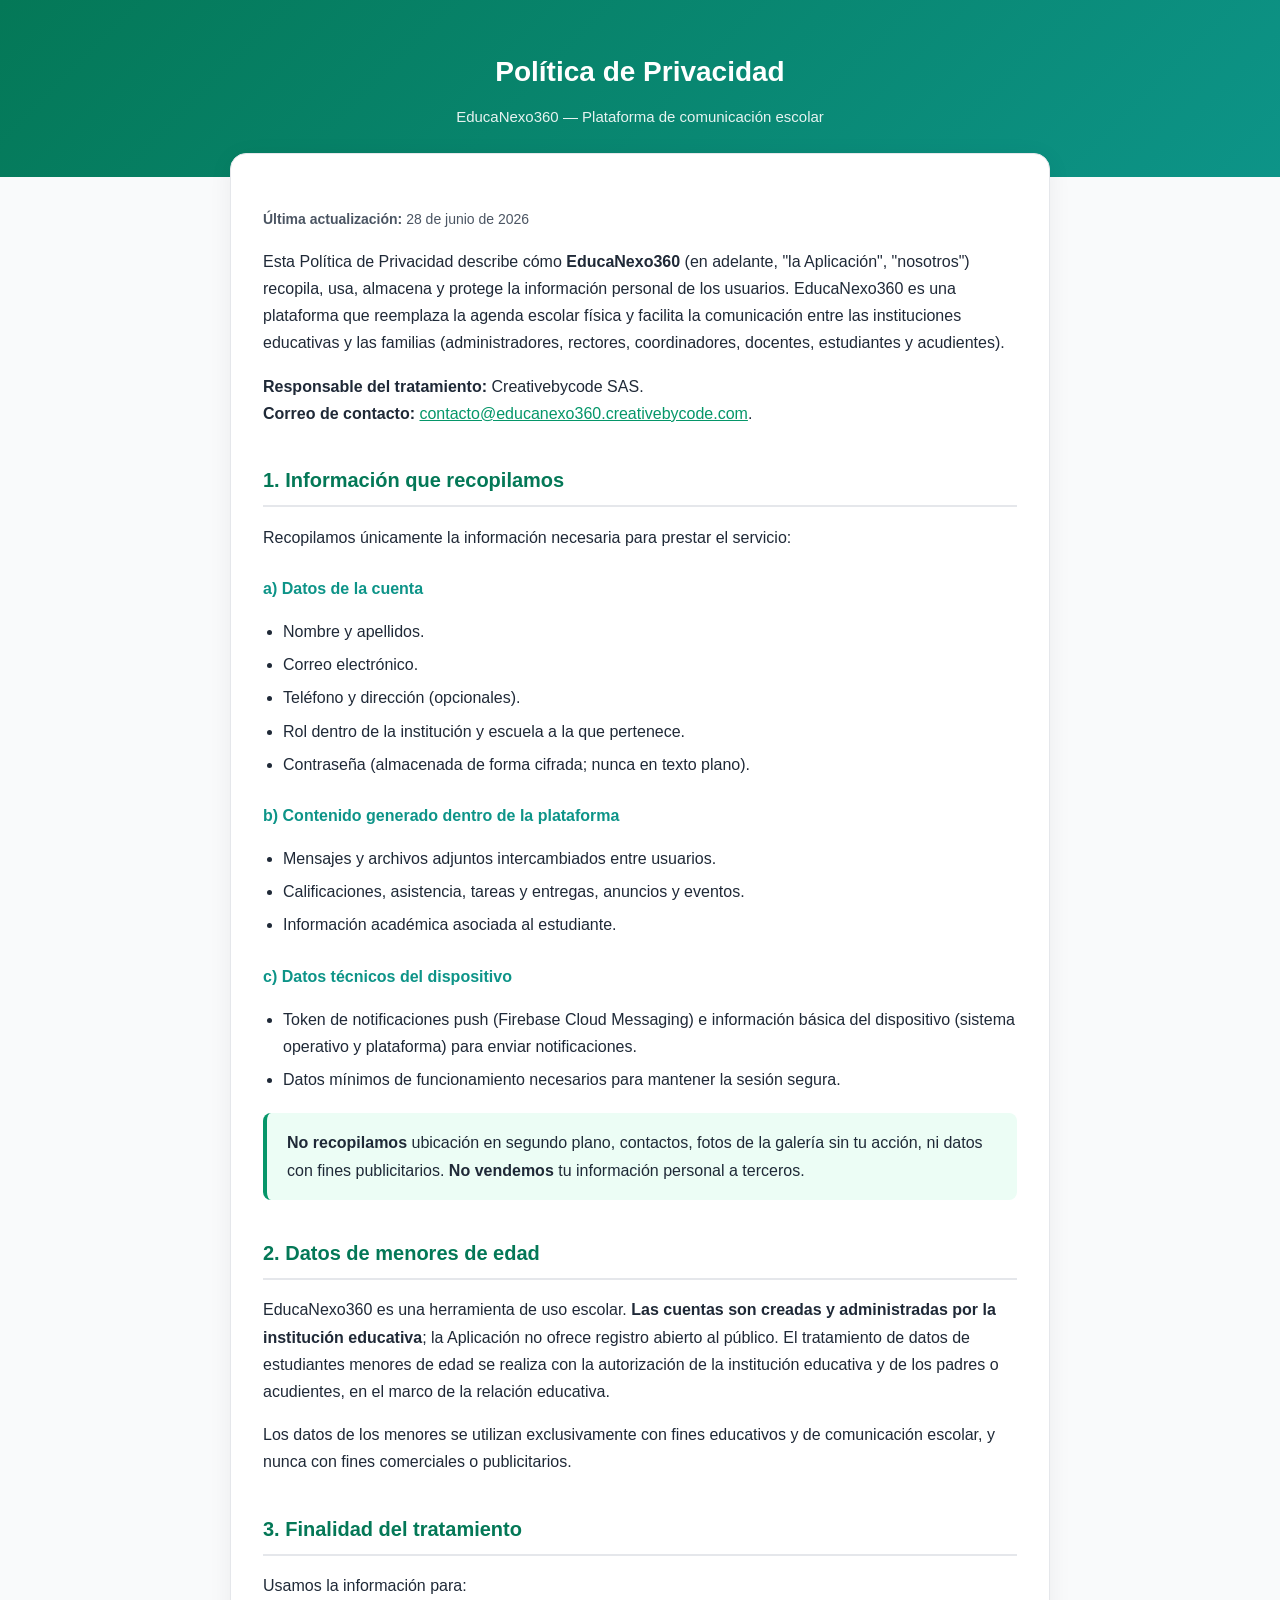
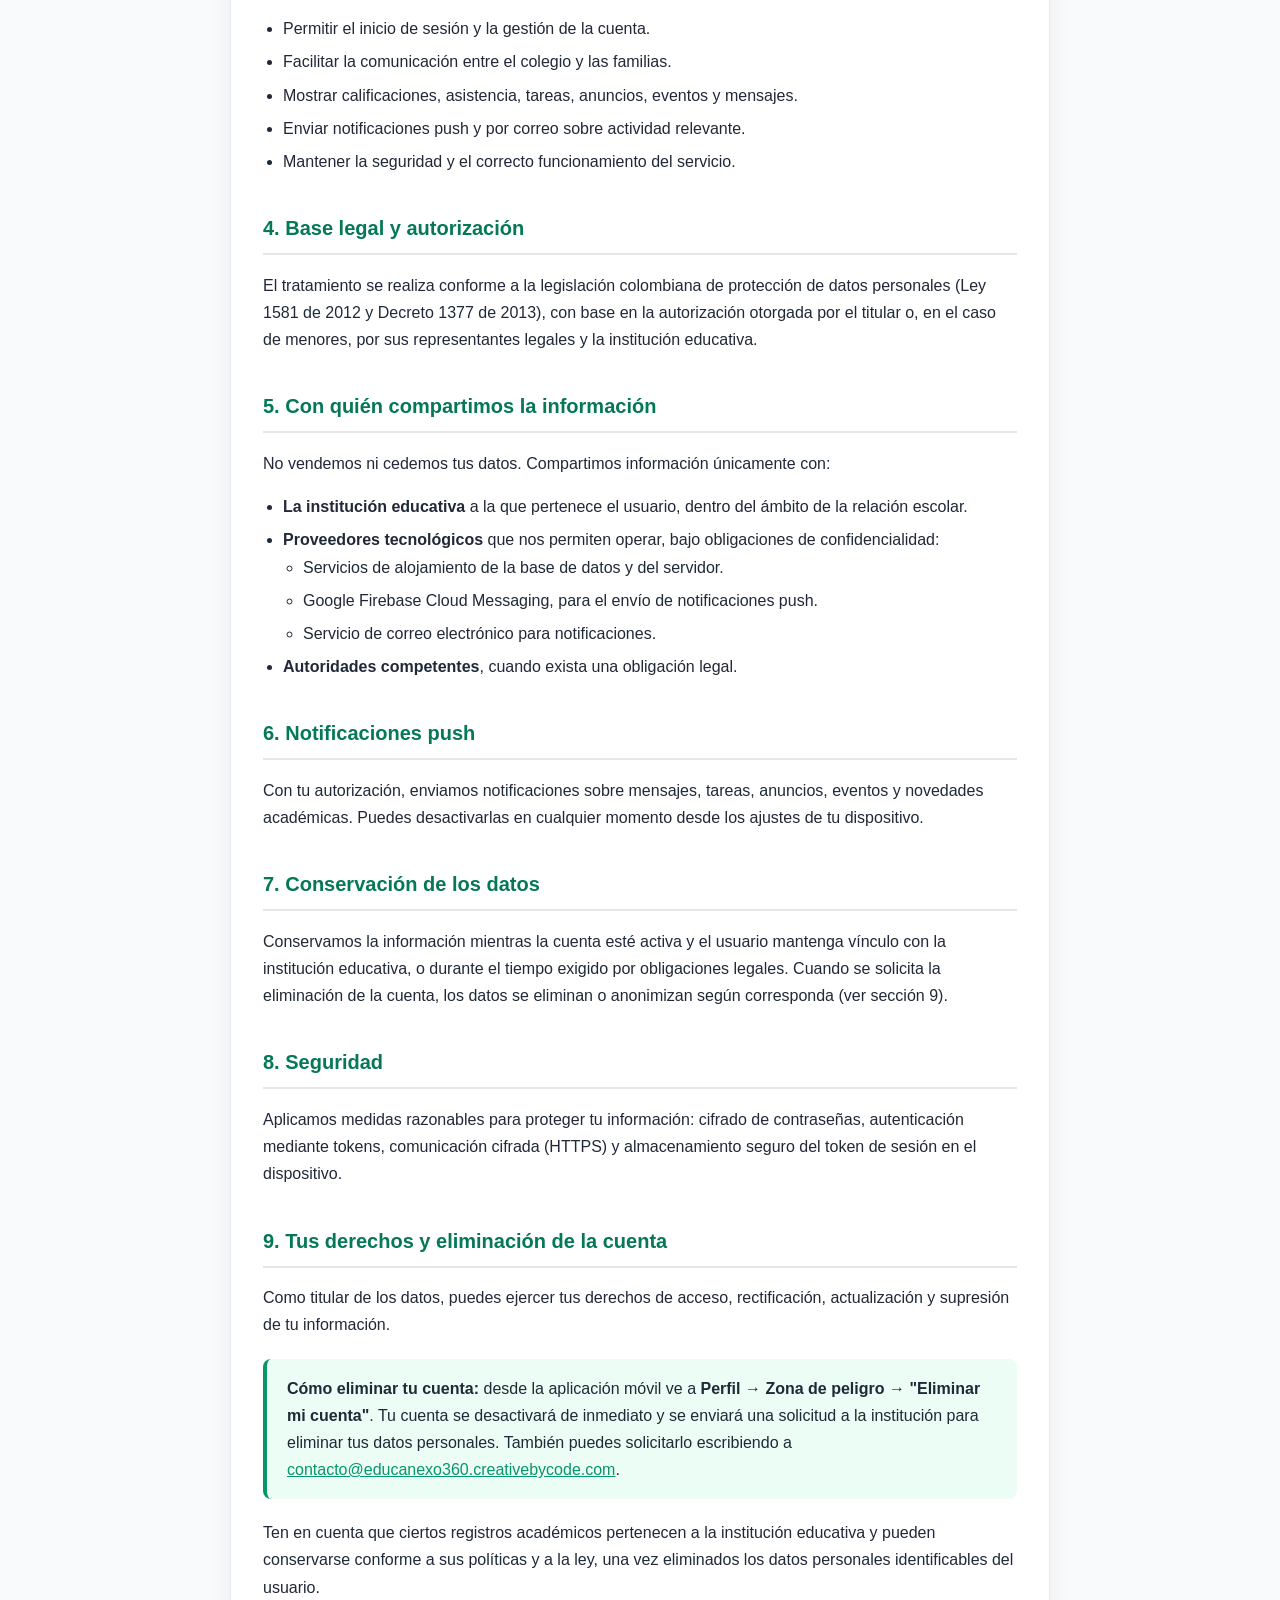
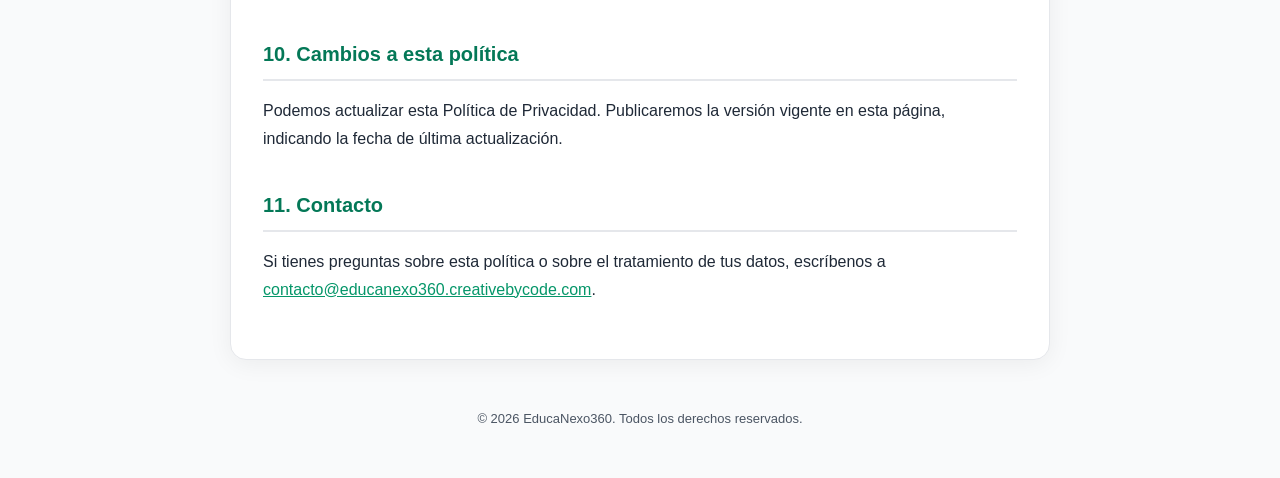
==== legal/politica-de-privacidad.html @ 354d6fb4 "feat: requisitos de publicacion en tiendas (eliminar cuenta, legales, permisos) - Eliminar cuenta: s" ====
<!DOCTYPE html>
<html lang="es">
<head>
  <meta charset="UTF-8" />
  <meta name="viewport" content="width=device-width, initial-scale=1.0" />
  <title>Política de Privacidad — EducaNexo360</title>
  <meta name="description" content="Política de Privacidad de la plataforma de comunicación escolar EducaNexo360." />
  <style>
    :root {
      --verde: #059669;
      --teal: #0D9488;
      --verde-osc: #047857;
      --texto: #1f2937;
      --texto-suave: #4b5563;
      --borde: #e5e7eb;
      --fondo: #f9fafb;
    }
    * { box-sizing: border-box; }
    body {
      margin: 0;
      font-family: -apple-system, BlinkMacSystemFont, "Segoe UI", Roboto, Helvetica, Arial, sans-serif;
      color: var(--texto);
      background: var(--fondo);
      line-height: 1.7;
    }
    header {
      background: linear-gradient(135deg, var(--verde-osc), var(--teal));
      color: #fff;
      padding: 48px 24px;
      text-align: center;
    }
    header h1 { margin: 0 0 8px; font-size: 28px; }
    header p { margin: 0; opacity: 0.9; font-size: 15px; }
    main {
      max-width: 820px;
      margin: -24px auto 48px;
      background: #fff;
      border: 1px solid var(--borde);
      border-radius: 16px;
      padding: 40px 32px;
      box-shadow: 0 4px 24px rgba(0,0,0,0.06);
    }
    h2 {
      color: var(--verde-osc);
      font-size: 20px;
      margin-top: 36px;
      padding-bottom: 8px;
      border-bottom: 2px solid var(--borde);
    }
    h3 { color: var(--teal); font-size: 16px; margin-top: 24px; }
    a { color: var(--verde); }
    ul { padding-left: 20px; }
    li { margin-bottom: 6px; }
    .destacado {
      background: #ecfdf5;
      border-left: 4px solid var(--verde);
      border-radius: 8px;
      padding: 16px 20px;
      margin: 20px 0;
    }
    .placeholder {
      background: #fef3c7;
      border-radius: 4px;
      padding: 0 4px;
      font-weight: 600;
    }
    footer {
      text-align: center;
      color: var(--texto-suave);
      font-size: 13px;
      padding: 0 24px 48px;
    }
    .meta { color: var(--texto-suave); font-size: 14px; }
  </style>
</head>
<body>
  <header>
    <h1>Política de Privacidad</h1>
    <p>EducaNexo360 — Plataforma de comunicación escolar</p>
  </header>

  <main>
    <p class="meta"><strong>Última actualización:</strong> 28 de junio de 2026</p>

    <p>
      Esta Política de Privacidad describe cómo <strong>EducaNexo360</strong> (en
      adelante, "la Aplicación", "nosotros") recopila, usa, almacena y protege la
      información personal de los usuarios. EducaNexo360 es una plataforma que
      reemplaza la agenda escolar física y facilita la comunicación entre las
      instituciones educativas y las familias (administradores, rectores,
      coordinadores, docentes, estudiantes y acudientes).
    </p>

    <p>
      <strong>Responsable del tratamiento:</strong>
      Creativebycode SAS.<br />
      <strong>Correo de contacto:</strong>
      <a href="mailto:contacto@educanexo360.creativebycode.com">contacto@educanexo360.creativebycode.com</a>.
    </p>

    <h2>1. Información que recopilamos</h2>
    <p>Recopilamos únicamente la información necesaria para prestar el servicio:</p>

    <h3>a) Datos de la cuenta</h3>
    <ul>
      <li>Nombre y apellidos.</li>
      <li>Correo electrónico.</li>
      <li>Teléfono y dirección (opcionales).</li>
      <li>Rol dentro de la institución y escuela a la que pertenece.</li>
      <li>Contraseña (almacenada de forma cifrada; nunca en texto plano).</li>
    </ul>

    <h3>b) Contenido generado dentro de la plataforma</h3>
    <ul>
      <li>Mensajes y archivos adjuntos intercambiados entre usuarios.</li>
      <li>Calificaciones, asistencia, tareas y entregas, anuncios y eventos.</li>
      <li>Información académica asociada al estudiante.</li>
    </ul>

    <h3>c) Datos técnicos del dispositivo</h3>
    <ul>
      <li>
        Token de notificaciones push (Firebase Cloud Messaging) e información
        básica del dispositivo (sistema operativo y plataforma) para enviar
        notificaciones.
      </li>
      <li>
        Datos mínimos de funcionamiento necesarios para mantener la sesión
        segura.
      </li>
    </ul>

    <div class="destacado">
      <strong>No recopilamos</strong> ubicación en segundo plano, contactos,
      fotos de la galería sin tu acción, ni datos con fines publicitarios.
      <strong>No vendemos</strong> tu información personal a terceros.
    </div>

    <h2>2. Datos de menores de edad</h2>
    <p>
      EducaNexo360 es una herramienta de uso escolar. <strong>Las cuentas son
      creadas y administradas por la institución educativa</strong>; la Aplicación
      no ofrece registro abierto al público. El tratamiento de datos de
      estudiantes menores de edad se realiza con la autorización de la
      institución educativa y de los padres o acudientes, en el marco de la
      relación educativa.
    </p>
    <p>
      Los datos de los menores se utilizan exclusivamente con fines educativos y
      de comunicación escolar, y nunca con fines comerciales o publicitarios.
    </p>

    <h2>3. Finalidad del tratamiento</h2>
    <p>Usamos la información para:</p>
    <ul>
      <li>Permitir el inicio de sesión y la gestión de la cuenta.</li>
      <li>Facilitar la comunicación entre el colegio y las familias.</li>
      <li>
        Mostrar calificaciones, asistencia, tareas, anuncios, eventos y mensajes.
      </li>
      <li>Enviar notificaciones push y por correo sobre actividad relevante.</li>
      <li>Mantener la seguridad y el correcto funcionamiento del servicio.</li>
    </ul>

    <h2>4. Base legal y autorización</h2>
    <p>
      El tratamiento se realiza conforme a la legislación colombiana de
      protección de datos personales (Ley 1581 de 2012 y Decreto 1377 de 2013),
      con base en la autorización otorgada por el titular o, en el caso de
      menores, por sus representantes legales y la institución educativa.
    </p>

    <h2>5. Con quién compartimos la información</h2>
    <p>
      No vendemos ni cedemos tus datos. Compartimos información únicamente con:
    </p>
    <ul>
      <li>
        <strong>La institución educativa</strong> a la que pertenece el usuario,
        dentro del ámbito de la relación escolar.
      </li>
      <li>
        <strong>Proveedores tecnológicos</strong> que nos permiten operar, bajo
        obligaciones de confidencialidad:
        <ul>
          <li>Servicios de alojamiento de la base de datos y del servidor.</li>
          <li>
            Google Firebase Cloud Messaging, para el envío de notificaciones push.
          </li>
          <li>Servicio de correo electrónico para notificaciones.</li>
        </ul>
      </li>
      <li>
        <strong>Autoridades competentes</strong>, cuando exista una obligación
        legal.
      </li>
    </ul>

    <h2>6. Notificaciones push</h2>
    <p>
      Con tu autorización, enviamos notificaciones sobre mensajes, tareas,
      anuncios, eventos y novedades académicas. Puedes desactivarlas en cualquier
      momento desde los ajustes de tu dispositivo.
    </p>

    <h2>7. Conservación de los datos</h2>
    <p>
      Conservamos la información mientras la cuenta esté activa y el usuario
      mantenga vínculo con la institución educativa, o durante el tiempo exigido
      por obligaciones legales. Cuando se solicita la eliminación de la cuenta,
      los datos se eliminan o anonimizan según corresponda (ver sección 9).
    </p>

    <h2>8. Seguridad</h2>
    <p>
      Aplicamos medidas razonables para proteger tu información: cifrado de
      contraseñas, autenticación mediante tokens, comunicación cifrada (HTTPS) y
      almacenamiento seguro del token de sesión en el dispositivo.
    </p>

    <h2>9. Tus derechos y eliminación de la cuenta</h2>
    <p>
      Como titular de los datos, puedes ejercer tus derechos de acceso,
      rectificación, actualización y supresión de tu información.
    </p>

    <div class="destacado">
      <strong>Cómo eliminar tu cuenta:</strong> desde la aplicación móvil ve a
      <strong>Perfil → Zona de peligro → "Eliminar mi cuenta"</strong>. Tu cuenta
      se desactivará de inmediato y se enviará una solicitud a la institución para
      eliminar tus datos personales. También puedes solicitarlo escribiendo a
      <a href="mailto:contacto@educanexo360.creativebycode.com">contacto@educanexo360.creativebycode.com</a>.
    </div>

    <p>
      Ten en cuenta que ciertos registros académicos pertenecen a la institución
      educativa y pueden conservarse conforme a sus políticas y a la ley, una vez
      eliminados los datos personales identificables del usuario.
    </p>

    <h2>10. Cambios a esta política</h2>
    <p>
      Podemos actualizar esta Política de Privacidad. Publicaremos la versión
      vigente en esta página, indicando la fecha de última actualización.
    </p>

    <h2>11. Contacto</h2>
    <p>
      Si tienes preguntas sobre esta política o sobre el tratamiento de tus datos,
      escríbenos a <a href="mailto:contacto@educanexo360.creativebycode.com">contacto@educanexo360.creativebycode.com</a>.
    </p>
  </main>

  <footer>
    &copy; 2026 EducaNexo360. Todos los derechos reservados.
  </footer>
</body>
</html>
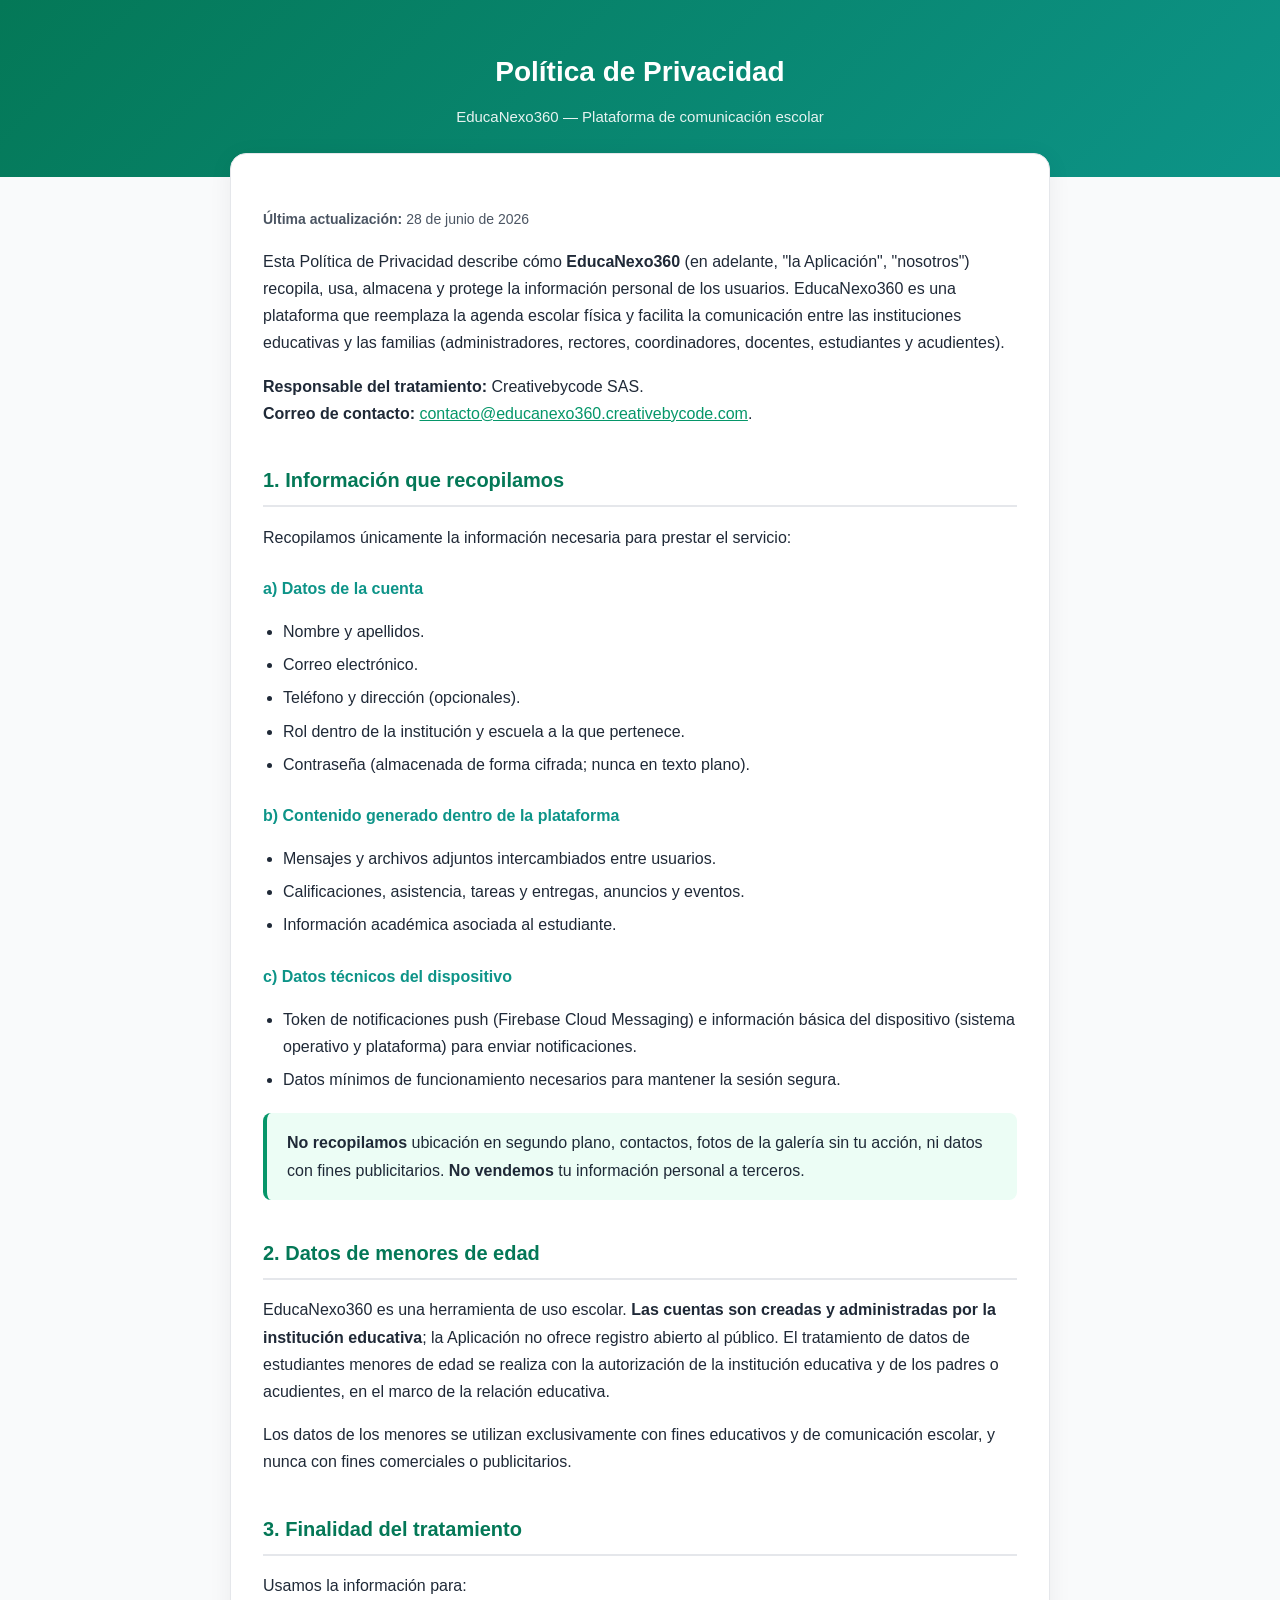
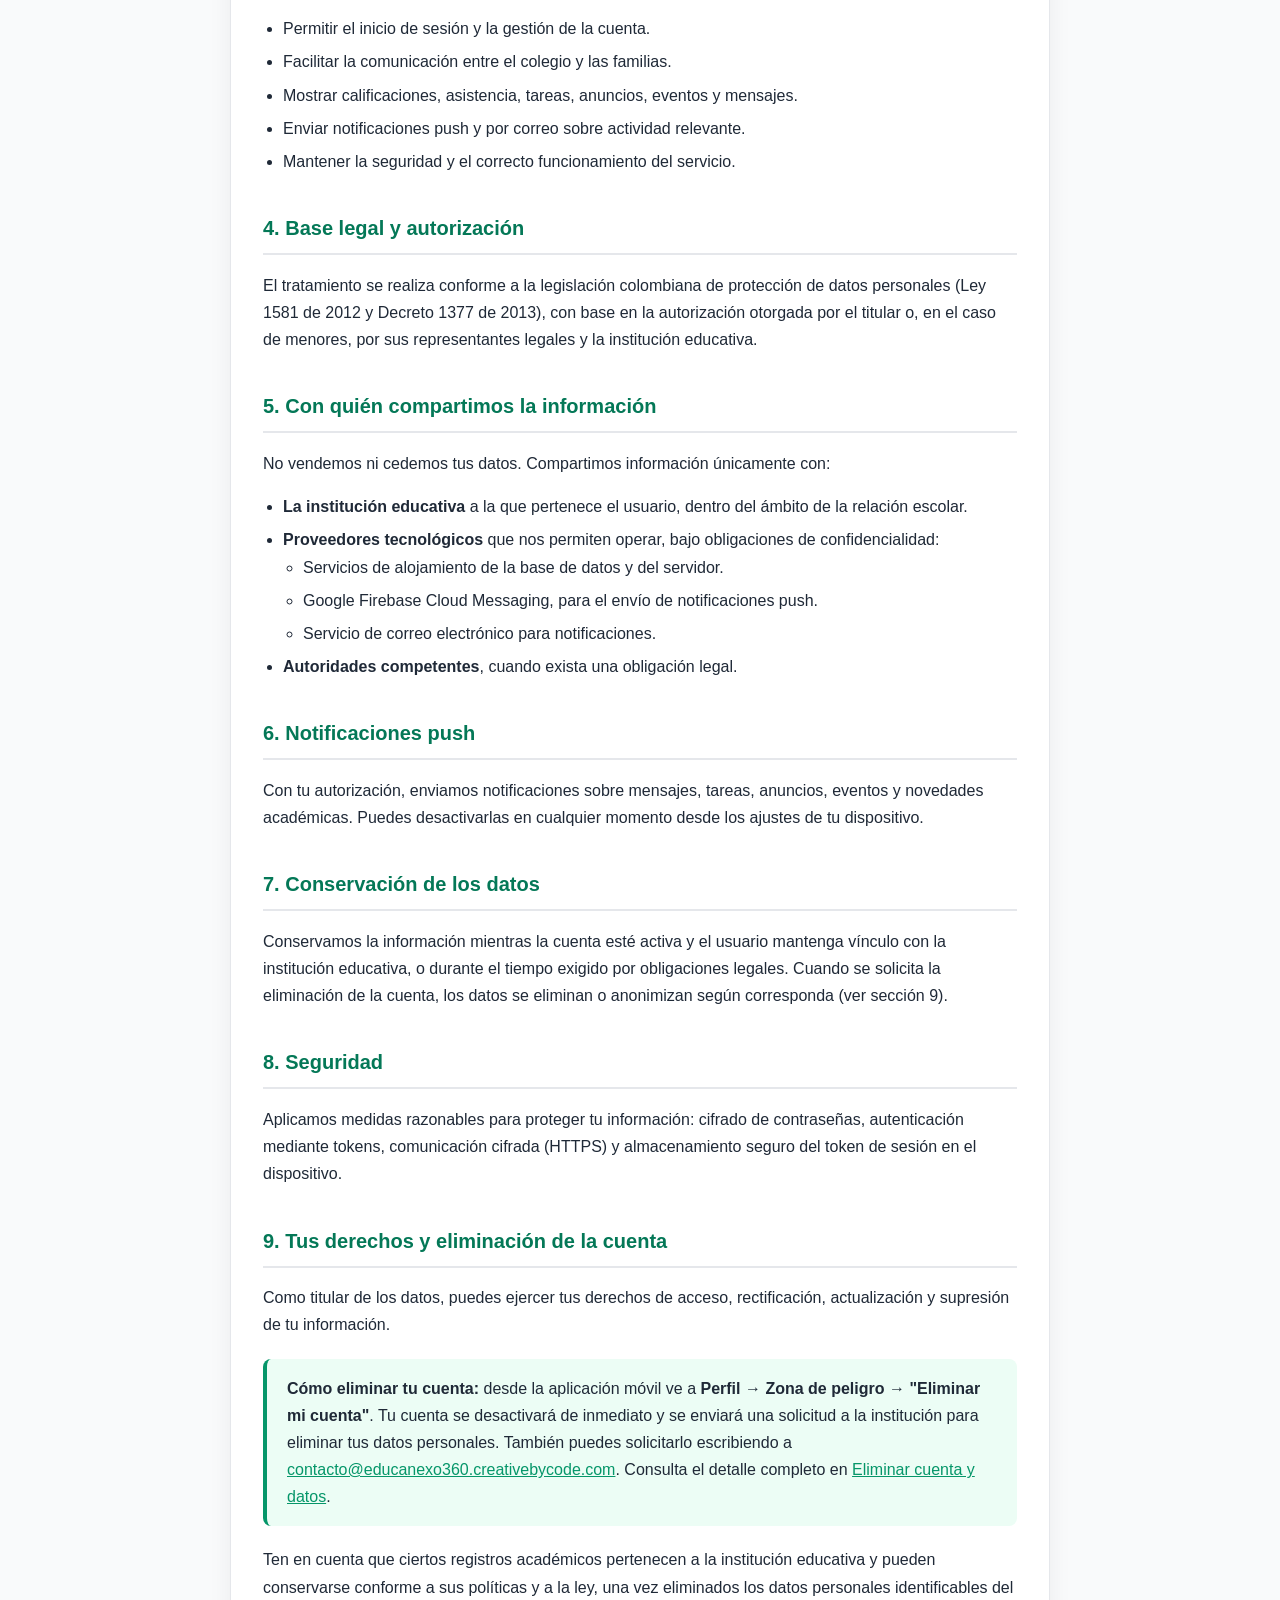
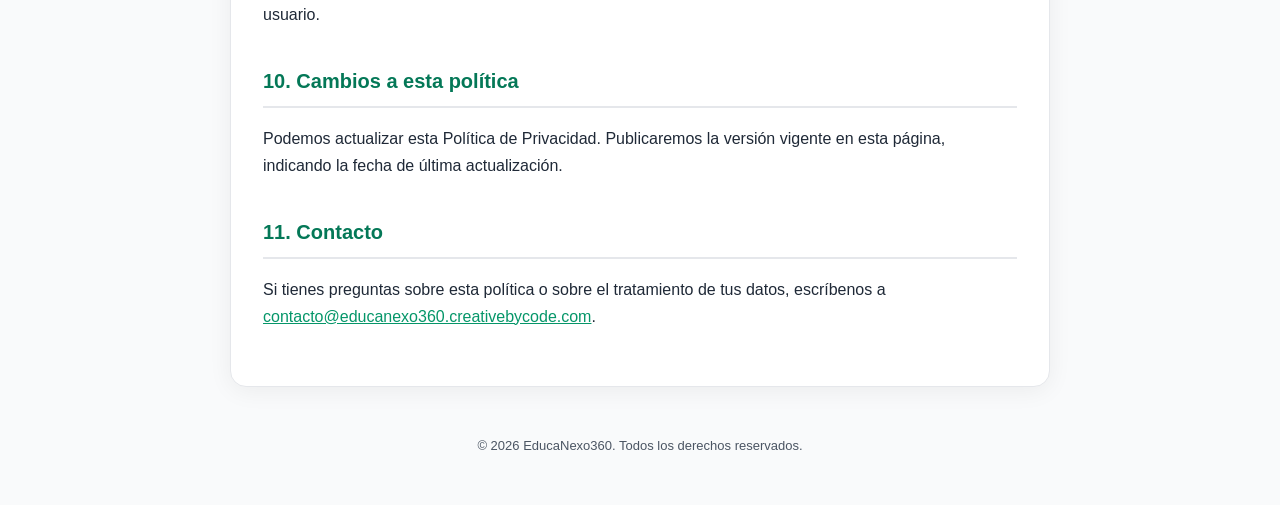
==== commit f125e939: "feat(store): declaracion de Seguridad de los datos y pagina de eliminacion de cuenta Prepara los for" ====
--- a/legal/politica-de-privacidad.html
+++ b/legal/politica-de-privacidad.html
@@ -230,6 +230,8 @@
       se desactivará de inmediato y se enviará una solicitud a la institución para
       eliminar tus datos personales. También puedes solicitarlo escribiendo a
       <a href="mailto:contacto@educanexo360.creativebycode.com">contacto@educanexo360.creativebycode.com</a>.
+      Consulta el detalle completo en
+      <a href="eliminar-cuenta.html">Eliminar cuenta y datos</a>.
     </div>
 
     <p>
